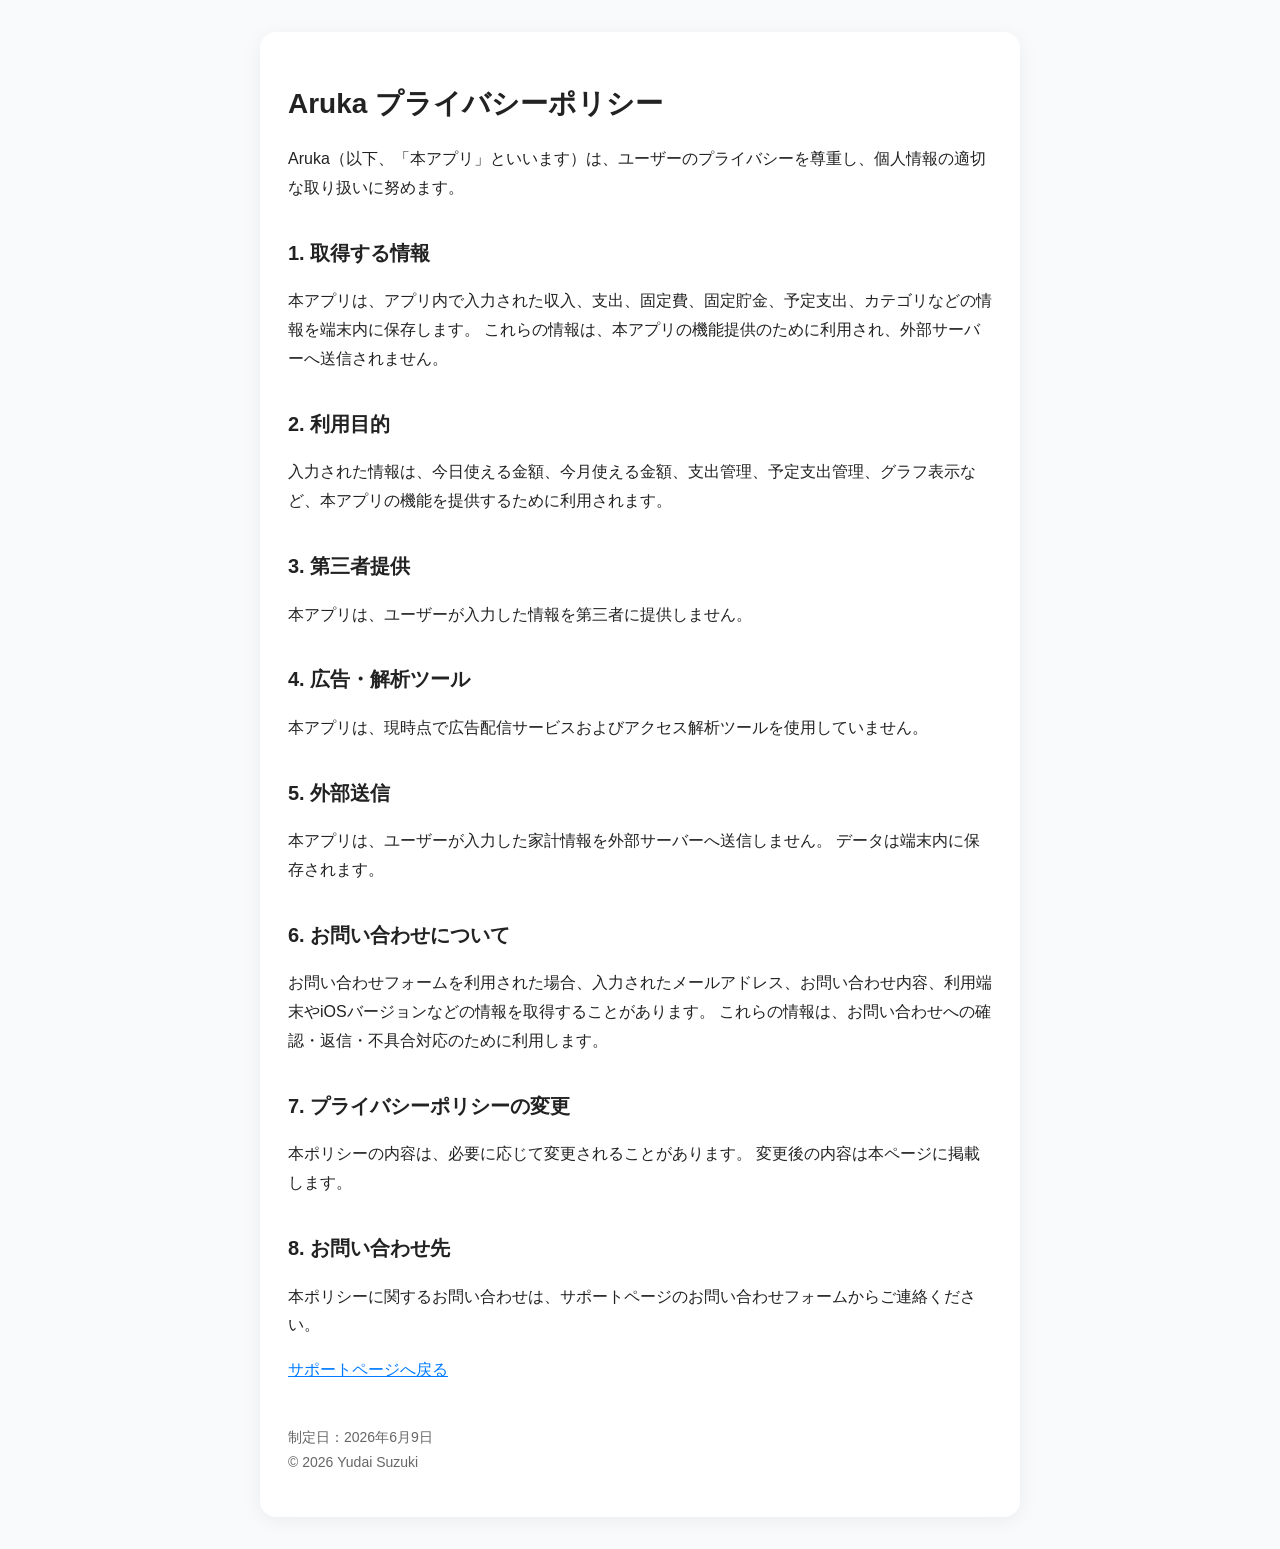
==== privacy.html @ a2d55c23 "INI" ====
<!DOCTYPE html>
<html lang="ja">
<head>
  <meta charset="UTF-8">
  <meta name="viewport" content="width=device-width, initial-scale=1.0">
  <title>Aruka プライバシーポリシー</title>
  <style>
    body {
      font-family: -apple-system, BlinkMacSystemFont, "Helvetica Neue", Arial, sans-serif;
      line-height: 1.8;
      max-width: 760px;
      margin: 0 auto;
      padding: 32px 20px;
      color: #222;
      background: #f8fafc;
    }
    main {
      background: #fff;
      padding: 28px;
      border-radius: 16px;
      box-shadow: 0 4px 20px rgba(0,0,0,0.06);
    }
    h1 {
      font-size: 28px;
      margin-bottom: 16px;
    }
    h2 {
      margin-top: 32px;
      font-size: 20px;
    }
    a {
      color: #007aff;
    }
    .footer {
      margin-top: 40px;
      font-size: 14px;
      color: #666;
    }
  </style>
</head>
<body>
  <main>
    <h1>Aruka プライバシーポリシー</h1>

    <p>
      Aruka（以下、「本アプリ」といいます）は、ユーザーのプライバシーを尊重し、個人情報の適切な取り扱いに努めます。
    </p>

    <h2>1. 取得する情報</h2>
    <p>
      本アプリは、アプリ内で入力された収入、支出、固定費、固定貯金、予定支出、カテゴリなどの情報を端末内に保存します。
      これらの情報は、本アプリの機能提供のために利用され、外部サーバーへ送信されません。
    </p>

    <h2>2. 利用目的</h2>
    <p>
      入力された情報は、今日使える金額、今月使える金額、支出管理、予定支出管理、グラフ表示など、本アプリの機能を提供するために利用されます。
    </p>

    <h2>3. 第三者提供</h2>
    <p>
      本アプリは、ユーザーが入力した情報を第三者に提供しません。
    </p>

    <h2>4. 広告・解析ツール</h2>
    <p>
      本アプリは、現時点で広告配信サービスおよびアクセス解析ツールを使用していません。
    </p>

    <h2>5. 外部送信</h2>
    <p>
      本アプリは、ユーザーが入力した家計情報を外部サーバーへ送信しません。
      データは端末内に保存されます。
    </p>

    <h2>6. お問い合わせについて</h2>
    <p>
      お問い合わせフォームを利用された場合、入力されたメールアドレス、お問い合わせ内容、利用端末やiOSバージョンなどの情報を取得することがあります。
      これらの情報は、お問い合わせへの確認・返信・不具合対応のために利用します。
    </p>

    <h2>7. プライバシーポリシーの変更</h2>
    <p>
      本ポリシーの内容は、必要に応じて変更されることがあります。
      変更後の内容は本ページに掲載します。
    </p>

    <h2>8. お問い合わせ先</h2>
    <p>
      本ポリシーに関するお問い合わせは、サポートページのお問い合わせフォームからご連絡ください。
    </p>

    <p>
      <a href="./index.html">サポートページへ戻る</a>
    </p>

    <p class="footer">
      制定日：2026年6月9日<br>
      © 2026 Yudai Suzuki
    </p>
  </main>
</body>
</html>
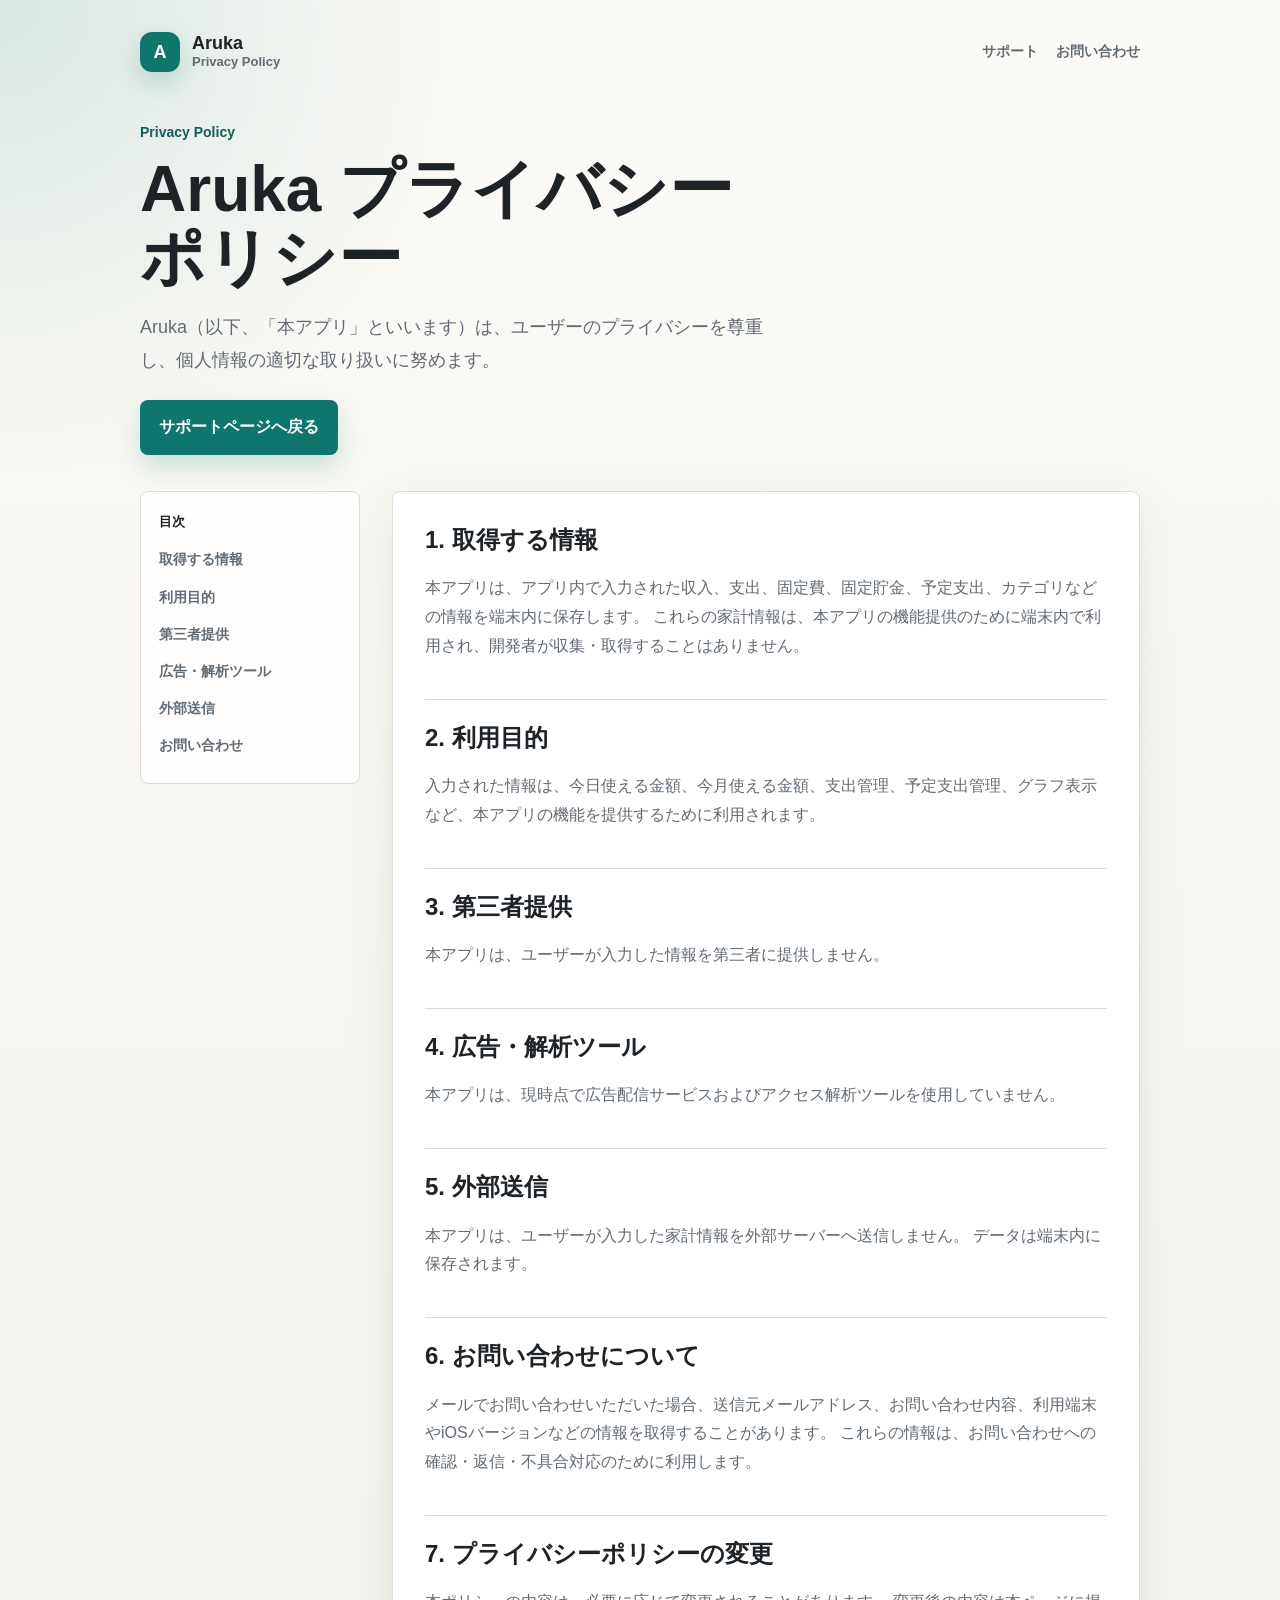
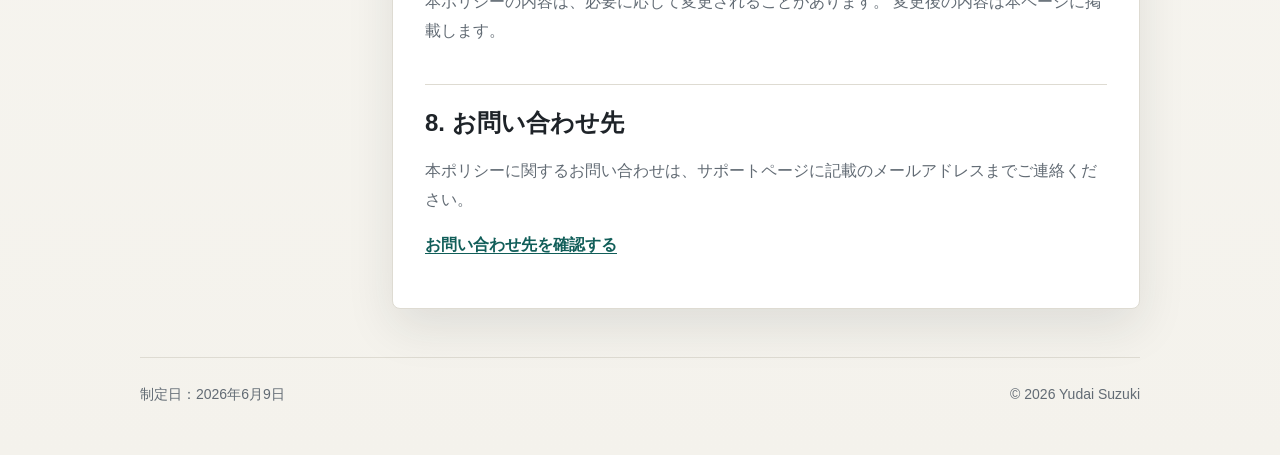
==== commit 4866897e: "修正" ====
--- a/privacy.html
+++ b/privacy.html
@@ -4,100 +4,121 @@
   <meta charset="UTF-8">
   <meta name="viewport" content="width=device-width, initial-scale=1.0">
   <title>Aruka プライバシーポリシー</title>
-  <style>
-    body {
-      font-family: -apple-system, BlinkMacSystemFont, "Helvetica Neue", Arial, sans-serif;
-      line-height: 1.8;
-      max-width: 760px;
-      margin: 0 auto;
-      padding: 32px 20px;
-      color: #222;
-      background: #f8fafc;
-    }
-    main {
-      background: #fff;
-      padding: 28px;
-      border-radius: 16px;
-      box-shadow: 0 4px 20px rgba(0,0,0,0.06);
-    }
-    h1 {
-      font-size: 28px;
-      margin-bottom: 16px;
-    }
-    h2 {
-      margin-top: 32px;
-      font-size: 20px;
-    }
-    a {
-      color: #007aff;
-    }
-    .footer {
-      margin-top: 40px;
-      font-size: 14px;
-      color: #666;
-    }
-  </style>
+  <meta name="description" content="家計簿アプリ Aruka のプライバシーポリシーです。取得する情報、利用目的、第三者提供、外部送信について掲載しています。">
+  <link rel="stylesheet" href="./style.css">
 </head>
 <body>
-  <main>
-    <h1>Aruka プライバシーポリシー</h1>
+  <div class="page">
+    <header class="site-header">
+      <a class="brand" href="./index.html" aria-label="Aruka サポート トップ">
+        <span class="brand-mark">A</span>
+        <span>
+          <span class="brand-name">Aruka</span>
+          <span class="brand-label">Privacy Policy</span>
+        </span>
+      </a>
+      <nav class="nav" aria-label="ページメニュー">
+        <a href="./index.html">サポート</a>
+        <a href="#contact">お問い合わせ</a>
+      </nav>
+    </header>
 
-    <p>
-      Aruka（以下、「本アプリ」といいます）は、ユーザーのプライバシーを尊重し、個人情報の適切な取り扱いに努めます。
-    </p>
+    <main>
+      <section class="hero" aria-labelledby="privacy-title">
+        <div>
+          <p class="eyebrow">Privacy Policy</p>
+          <h1 id="privacy-title">Aruka プライバシーポリシー</h1>
+          <p class="lead">
+            Aruka（以下、「本アプリ」といいます）は、ユーザーのプライバシーを尊重し、個人情報の適切な取り扱いに努めます。
+          </p>
+          <div class="actions">
+            <a class="button" href="./index.html">サポートページへ戻る</a>
+          </div>
+        </div>
+      </section>
 
-    <h2>1. 取得する情報</h2>
-    <p>
-      本アプリは、アプリ内で入力された収入、支出、固定費、固定貯金、予定支出、カテゴリなどの情報を端末内に保存します。
-      これらの情報は、本アプリの機能提供のために利用され、外部サーバーへ送信されません。
-    </p>
+      <div class="policy-layout">
+        <aside class="toc" aria-label="目次">
+          <p>目次</p>
+          <a href="#data">取得する情報</a>
+          <a href="#purpose">利用目的</a>
+          <a href="#third-party">第三者提供</a>
+          <a href="#analytics">広告・解析ツール</a>
+          <a href="#external">外部送信</a>
+          <a href="#inquiry">お問い合わせ</a>
+        </aside>
 
-    <h2>2. 利用目的</h2>
-    <p>
-      入力された情報は、今日使える金額、今月使える金額、支出管理、予定支出管理、グラフ表示など、本アプリの機能を提供するために利用されます。
-    </p>
+        <article class="policy-content">
+          <section id="data">
+            <h2>1. 取得する情報</h2>
+            <p>
+              本アプリは、アプリ内で入力された収入、支出、固定費、固定貯金、予定支出、カテゴリなどの情報を端末内に保存します。
+              これらの家計情報は、本アプリの機能提供のために端末内で利用され、開発者が収集・取得することはありません。
+            </p>
+          </section>
 
-    <h2>3. 第三者提供</h2>
-    <p>
-      本アプリは、ユーザーが入力した情報を第三者に提供しません。
-    </p>
+          <section id="purpose">
+            <h2>2. 利用目的</h2>
+            <p>
+              入力された情報は、今日使える金額、今月使える金額、支出管理、予定支出管理、グラフ表示など、本アプリの機能を提供するために利用されます。
+            </p>
+          </section>
 
-    <h2>4. 広告・解析ツール</h2>
-    <p>
-      本アプリは、現時点で広告配信サービスおよびアクセス解析ツールを使用していません。
-    </p>
+          <section id="third-party">
+            <h2>3. 第三者提供</h2>
+            <p>
+              本アプリは、ユーザーが入力した情報を第三者に提供しません。
+            </p>
+          </section>
 
-    <h2>5. 外部送信</h2>
-    <p>
-      本アプリは、ユーザーが入力した家計情報を外部サーバーへ送信しません。
-      データは端末内に保存されます。
-    </p>
+          <section id="analytics">
+            <h2>4. 広告・解析ツール</h2>
+            <p>
+              本アプリは、現時点で広告配信サービスおよびアクセス解析ツールを使用していません。
+            </p>
+          </section>
 
-    <h2>6. お問い合わせについて</h2>
-    <p>
-      お問い合わせフォームを利用された場合、入力されたメールアドレス、お問い合わせ内容、利用端末やiOSバージョンなどの情報を取得することがあります。
-      これらの情報は、お問い合わせへの確認・返信・不具合対応のために利用します。
-    </p>
+          <section id="external">
+            <h2>5. 外部送信</h2>
+            <p>
+              本アプリは、ユーザーが入力した家計情報を外部サーバーへ送信しません。
+              データは端末内に保存されます。
+            </p>
+          </section>
 
-    <h2>7. プライバシーポリシーの変更</h2>
-    <p>
-      本ポリシーの内容は、必要に応じて変更されることがあります。
-      変更後の内容は本ページに掲載します。
-    </p>
+          <section id="inquiry">
+            <h2>6. お問い合わせについて</h2>
+            <p>
+              メールでお問い合わせいただいた場合、送信元メールアドレス、お問い合わせ内容、利用端末やiOSバージョンなどの情報を取得することがあります。
+              これらの情報は、お問い合わせへの確認・返信・不具合対応のために利用します。
+            </p>
+          </section>
 
-    <h2>8. お問い合わせ先</h2>
-    <p>
-      本ポリシーに関するお問い合わせは、サポートページのお問い合わせフォームからご連絡ください。
-    </p>
+          <section>
+            <h2>7. プライバシーポリシーの変更</h2>
+            <p>
+              本ポリシーの内容は、必要に応じて変更されることがあります。
+              変更後の内容は本ページに掲載します。
+            </p>
+          </section>
 
-    <p>
-      <a href="./index.html">サポートページへ戻る</a>
-    </p>
+          <section id="contact">
+            <h2>8. お問い合わせ先</h2>
+            <p>
+              本ポリシーに関するお問い合わせは、サポートページに記載のメールアドレスまでご連絡ください。
+            </p>
+            <p>
+              <a href="./index.html#contact">お問い合わせ先を確認する</a>
+            </p>
+          </section>
+        </article>
+      </div>
+    </main>
 
-    <p class="footer">
-      制定日：2026年6月9日<br>
-      © 2026 Yudai Suzuki
-    </p>
-  </main>
+    <footer class="site-footer">
+      <span>制定日：2026年6月9日</span>
+      <span>© 2026 Yudai Suzuki</span>
+    </footer>
+  </div>
 </body>
-</html>+</html>
--- a/style.css
+++ b/style.css
@@ -0,0 +1,381 @@
+:root {
+  color-scheme: light;
+  --bg: #f4f2ec;
+  --surface: #ffffff;
+  --surface-soft: #f8f7f2;
+  --text: #1e2328;
+  --muted: #626b74;
+  --line: #dedbd2;
+  --accent: #0f766e;
+  --accent-strong: #115e59;
+  --accent-soft: #dff5ef;
+  --shadow: 0 18px 48px rgba(30, 35, 40, 0.10);
+}
+
+* {
+  box-sizing: border-box;
+}
+
+html {
+  scroll-behavior: smooth;
+}
+
+body {
+  margin: 0;
+  color: var(--text);
+  background:
+    radial-gradient(circle at top left, rgba(15, 118, 110, 0.14), transparent 30rem),
+    linear-gradient(180deg, #fbfaf6 0%, var(--bg) 100%);
+  font-family: -apple-system, BlinkMacSystemFont, "Segoe UI", "Hiragino Sans", "Hiragino Kaku Gothic ProN", "Yu Gothic", Meiryo, sans-serif;
+  font-size: 16px;
+  line-height: 1.8;
+  letter-spacing: 0;
+}
+
+a {
+  color: var(--accent-strong);
+  font-weight: 700;
+  text-decoration-thickness: 0.08em;
+  text-underline-offset: 0.18em;
+}
+
+.page {
+  width: min(100%, 1040px);
+  margin: 0 auto;
+  padding: 32px 20px 48px;
+}
+
+.site-header,
+.site-footer {
+  display: flex;
+  align-items: center;
+  justify-content: space-between;
+  gap: 16px;
+}
+
+.site-header {
+  margin-bottom: 48px;
+}
+
+.brand {
+  display: inline-flex;
+  align-items: center;
+  gap: 12px;
+  color: inherit;
+  text-decoration: none;
+}
+
+.brand-mark {
+  display: grid;
+  place-items: center;
+  width: 40px;
+  height: 40px;
+  border-radius: 12px;
+  background: var(--accent);
+  color: #fff;
+  font-size: 18px;
+  font-weight: 800;
+  line-height: 1;
+  box-shadow: 0 10px 24px rgba(15, 118, 110, 0.22);
+}
+
+.brand-name {
+  display: block;
+  font-size: 18px;
+  font-weight: 800;
+  line-height: 1.2;
+}
+
+.brand-label {
+  display: block;
+  color: var(--muted);
+  font-size: 13px;
+  font-weight: 600;
+  line-height: 1.3;
+}
+
+.nav {
+  display: flex;
+  flex-wrap: wrap;
+  gap: 8px 18px;
+}
+
+.nav a {
+  color: var(--muted);
+  font-size: 14px;
+  font-weight: 700;
+  text-decoration: none;
+}
+
+.hero {
+  display: grid;
+  grid-template-columns: minmax(0, 1fr) 320px;
+  gap: 32px;
+  align-items: center;
+  margin-bottom: 36px;
+}
+
+.eyebrow {
+  margin: 0 0 10px;
+  color: var(--accent-strong);
+  font-size: 14px;
+  font-weight: 800;
+}
+
+h1,
+h2,
+h3,
+p {
+  margin-top: 0;
+}
+
+h1 {
+  max-width: 720px;
+  margin-bottom: 18px;
+  font-size: clamp(34px, 6vw, 64px);
+  line-height: 1.08;
+}
+
+h2 {
+  margin-bottom: 18px;
+  font-size: 24px;
+  line-height: 1.35;
+}
+
+h3 {
+  margin-bottom: 8px;
+  font-size: 17px;
+  line-height: 1.45;
+}
+
+.lead {
+  max-width: 720px;
+  margin-bottom: 24px;
+  color: var(--muted);
+  font-size: 18px;
+}
+
+.actions {
+  display: flex;
+  flex-wrap: wrap;
+  gap: 12px;
+}
+
+.button {
+  display: inline-flex;
+  align-items: center;
+  justify-content: center;
+  min-height: 48px;
+  padding: 12px 18px;
+  border: 1px solid transparent;
+  border-radius: 8px;
+  background: var(--accent);
+  color: #fff;
+  font-weight: 800;
+  text-decoration: none;
+  box-shadow: 0 12px 26px rgba(15, 118, 110, 0.20);
+}
+
+.button.secondary {
+  border-color: var(--line);
+  background: rgba(255, 255, 255, 0.72);
+  color: var(--text);
+  box-shadow: none;
+}
+
+.app-panel {
+  padding: 22px;
+  border: 1px solid rgba(15, 118, 110, 0.18);
+  border-radius: 8px;
+  background: var(--surface);
+  box-shadow: var(--shadow);
+}
+
+.amount-card {
+  padding: 20px;
+  border-radius: 8px;
+  background: var(--accent-soft);
+}
+
+.amount-label {
+  margin-bottom: 4px;
+  color: var(--accent-strong);
+  font-size: 13px;
+  font-weight: 800;
+}
+
+.amount {
+  margin-bottom: 6px;
+  font-size: 40px;
+  font-weight: 900;
+  line-height: 1.1;
+}
+
+.meter {
+  height: 10px;
+  margin: 18px 0;
+  overflow: hidden;
+  border-radius: 999px;
+  background: rgba(17, 94, 89, 0.16);
+}
+
+.meter span {
+  display: block;
+  width: 64%;
+  height: 100%;
+  border-radius: inherit;
+  background: var(--accent);
+}
+
+.mini-list {
+  display: grid;
+  gap: 10px;
+  margin: 0;
+  padding: 0;
+  list-style: none;
+}
+
+.mini-list li {
+  display: flex;
+  justify-content: space-between;
+  gap: 16px;
+  padding: 12px 0;
+  border-top: 1px solid var(--line);
+  color: var(--muted);
+  font-size: 14px;
+  font-weight: 700;
+}
+
+.mini-list strong {
+  color: var(--text);
+}
+
+.section {
+  margin-top: 28px;
+  padding: 28px;
+  border: 1px solid var(--line);
+  border-radius: 8px;
+  background: rgba(255, 255, 255, 0.76);
+}
+
+.section.plain {
+  padding: 0;
+  border: 0;
+  background: transparent;
+}
+
+.grid {
+  display: grid;
+  grid-template-columns: repeat(3, minmax(0, 1fr));
+  gap: 16px;
+}
+
+.info-card {
+  padding: 20px;
+  border: 1px solid var(--line);
+  border-radius: 8px;
+  background: var(--surface);
+}
+
+.info-card p,
+.policy-content p,
+.note {
+  color: var(--muted);
+}
+
+.policy-layout {
+  display: grid;
+  grid-template-columns: 220px minmax(0, 1fr);
+  gap: 32px;
+  align-items: start;
+}
+
+.toc {
+  position: sticky;
+  top: 20px;
+  padding: 18px;
+  border: 1px solid var(--line);
+  border-radius: 8px;
+  background: rgba(255, 255, 255, 0.76);
+}
+
+.toc p {
+  margin-bottom: 8px;
+  color: var(--text);
+  font-size: 13px;
+  font-weight: 800;
+}
+
+.toc a {
+  display: block;
+  padding: 6px 0;
+  color: var(--muted);
+  font-size: 14px;
+  font-weight: 700;
+  text-decoration: none;
+}
+
+.policy-content {
+  padding: 32px;
+  border: 1px solid var(--line);
+  border-radius: 8px;
+  background: var(--surface);
+  box-shadow: var(--shadow);
+}
+
+.policy-content section {
+  padding: 22px 0;
+  border-bottom: 1px solid var(--line);
+}
+
+.policy-content section:first-of-type {
+  padding-top: 0;
+}
+
+.policy-content section:last-of-type {
+  padding-bottom: 0;
+  border-bottom: 0;
+}
+
+.site-footer {
+  margin-top: 48px;
+  padding-top: 24px;
+  border-top: 1px solid var(--line);
+  color: var(--muted);
+  font-size: 14px;
+}
+
+@media (max-width: 780px) {
+  .page {
+    padding: 24px 16px 36px;
+  }
+
+  .site-header,
+  .site-footer {
+    align-items: flex-start;
+    flex-direction: column;
+  }
+
+  .hero,
+  .policy-layout {
+    grid-template-columns: 1fr;
+  }
+
+  .hero {
+    gap: 24px;
+    margin-bottom: 28px;
+  }
+
+  .grid {
+    grid-template-columns: 1fr;
+  }
+
+  .section,
+  .policy-content {
+    padding: 22px;
+  }
+
+  .toc {
+    position: static;
+  }
+}
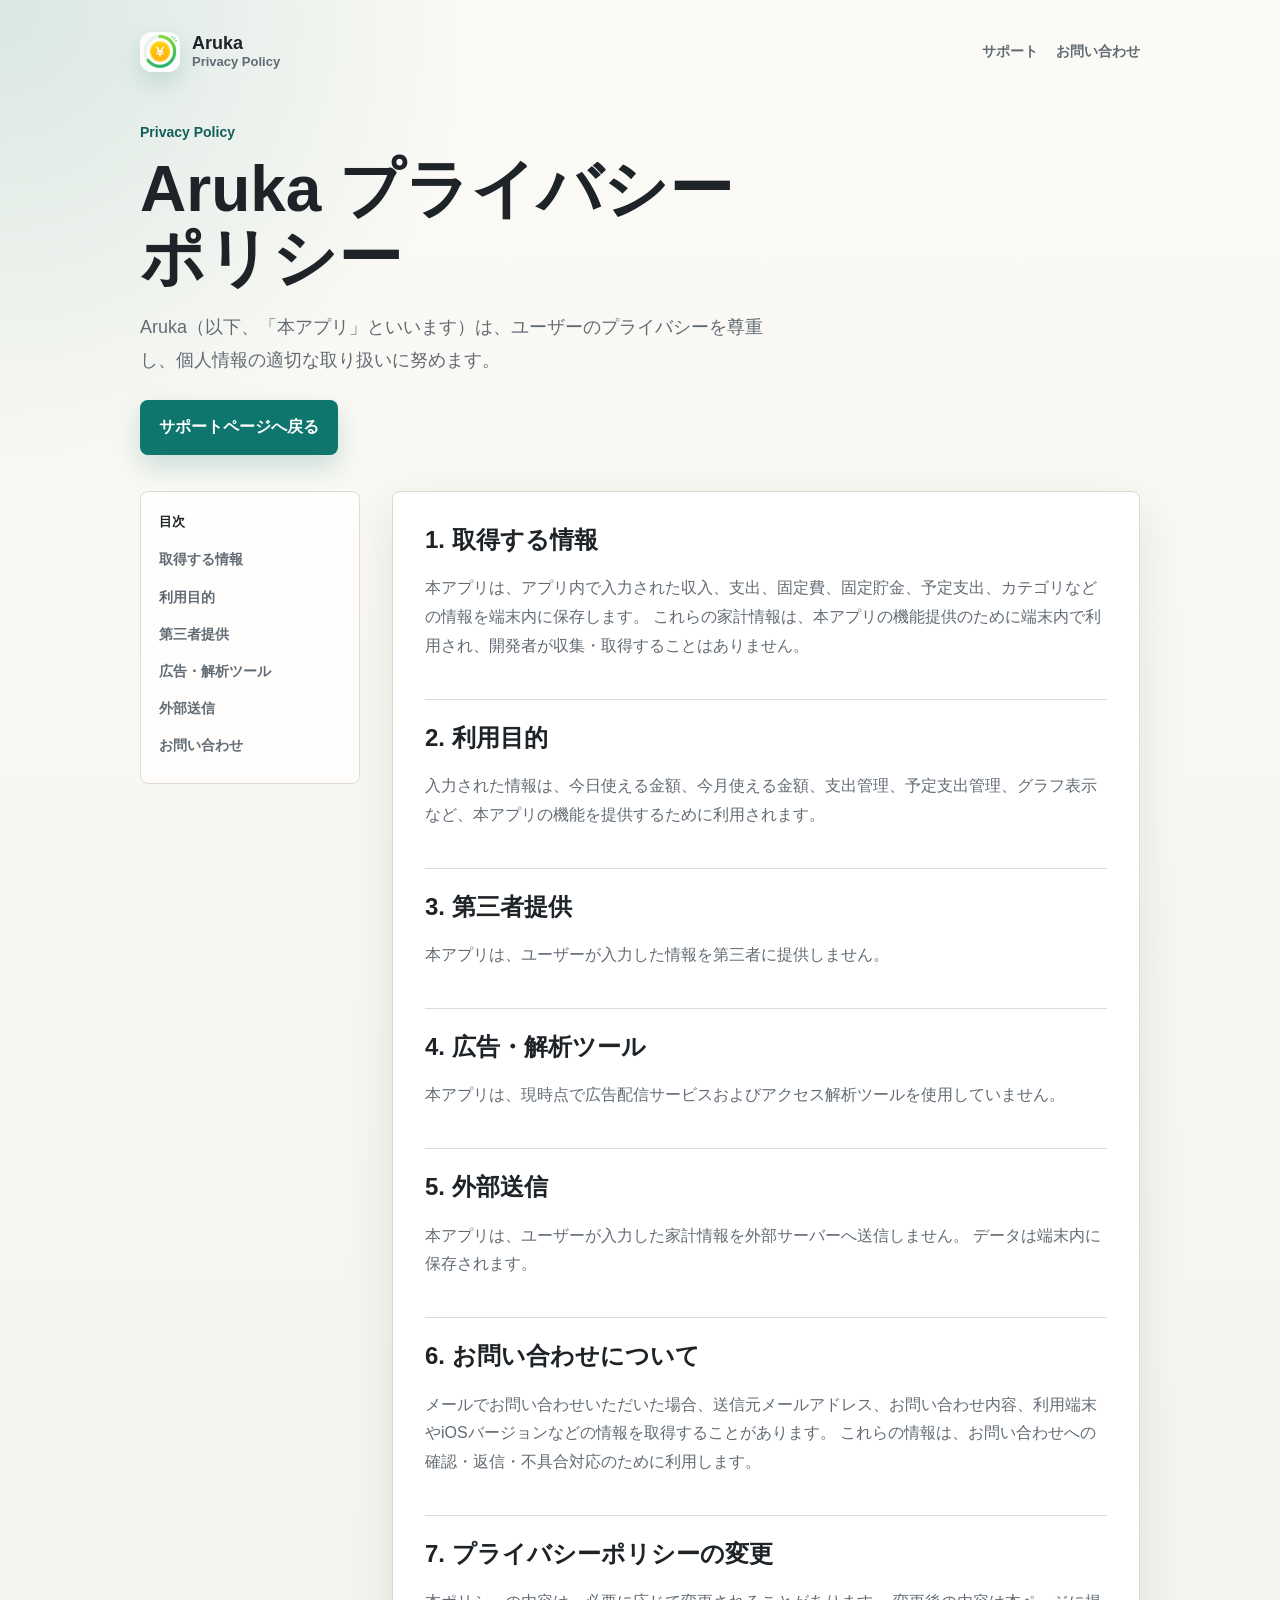
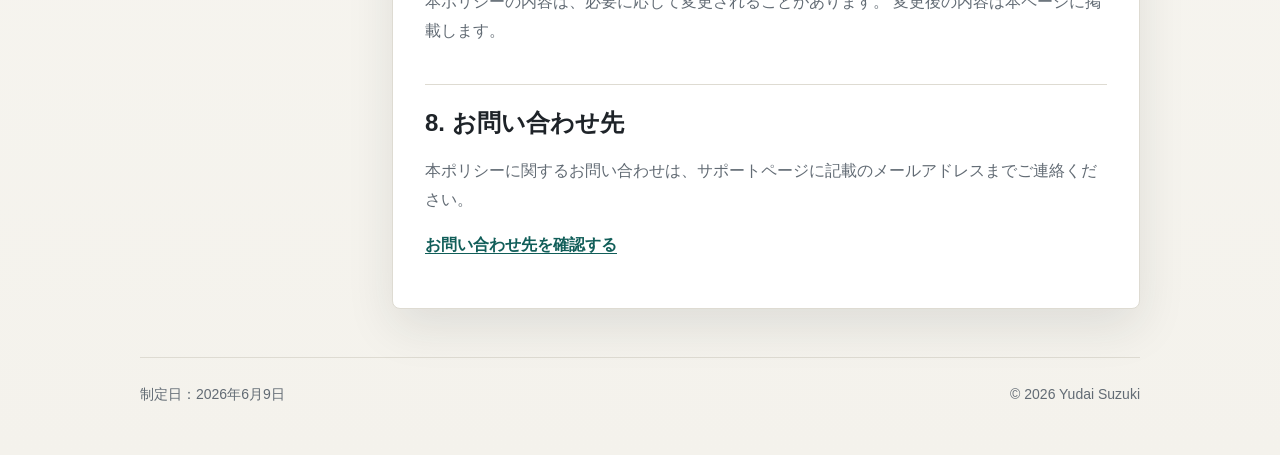
==== commit 062b040b: "アイコン追加とメール変更" ====
--- a/privacy.html
+++ b/privacy.html
@@ -5,13 +5,15 @@
   <meta name="viewport" content="width=device-width, initial-scale=1.0">
   <title>Aruka プライバシーポリシー</title>
   <meta name="description" content="家計簿アプリ Aruka のプライバシーポリシーです。取得する情報、利用目的、第三者提供、外部送信について掲載しています。">
+  <link rel="icon" href="./Icon.png">
+  <link rel="apple-touch-icon" href="./Icon.png">
   <link rel="stylesheet" href="./style.css">
 </head>
 <body>
   <div class="page">
     <header class="site-header">
       <a class="brand" href="./index.html" aria-label="Aruka サポート トップ">
-        <span class="brand-mark">A</span>
+        <img class="brand-mark" src="./Icon.png" alt="" width="40" height="40">
         <span>
           <span class="brand-name">Aruka</span>
           <span class="brand-label">Privacy Policy</span>
--- a/style.css
+++ b/style.css
@@ -66,17 +66,11 @@
 }
 
 .brand-mark {
-  display: grid;
-  place-items: center;
   width: 40px;
   height: 40px;
   border-radius: 12px;
-  background: var(--accent);
-  color: #fff;
-  font-size: 18px;
-  font-weight: 800;
-  line-height: 1;
-  box-shadow: 0 10px 24px rgba(15, 118, 110, 0.22);
+  object-fit: cover;
+  box-shadow: 0 10px 24px rgba(15, 118, 110, 0.18);
 }
 
 .brand-name {
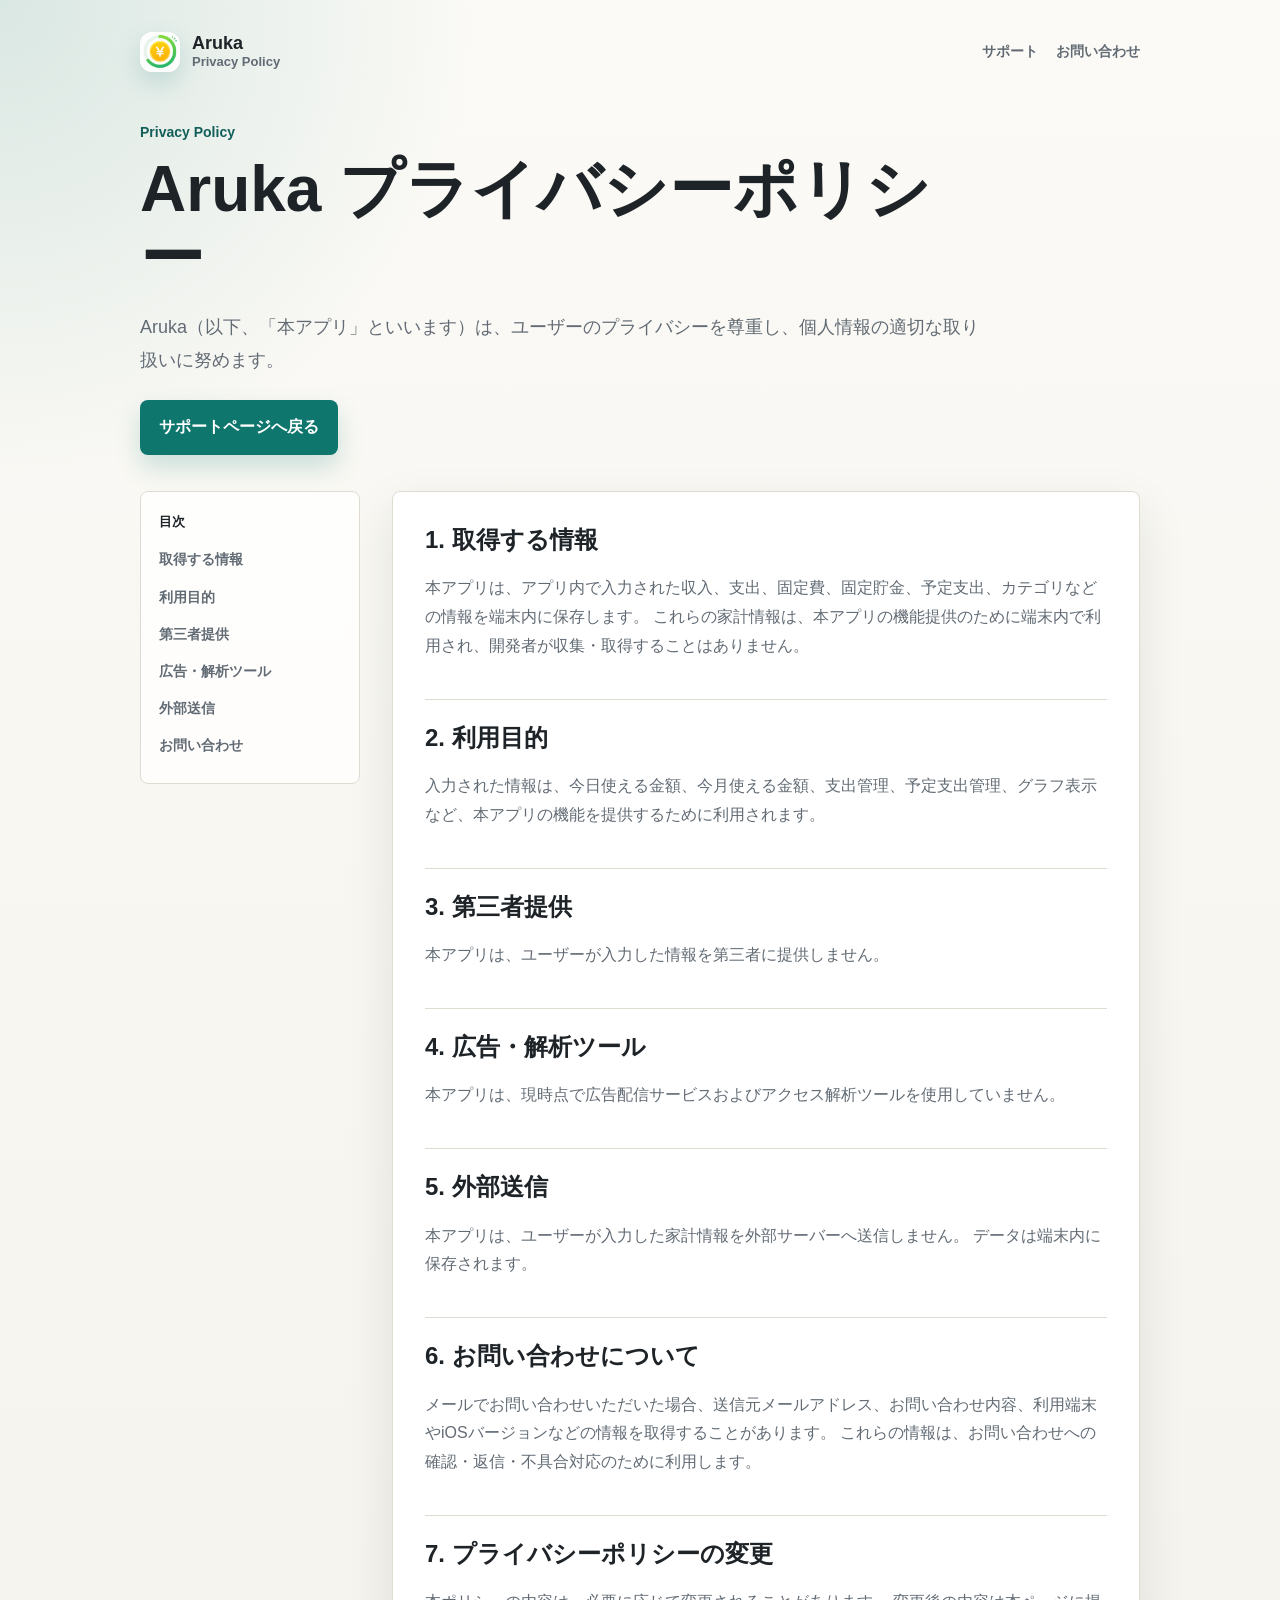
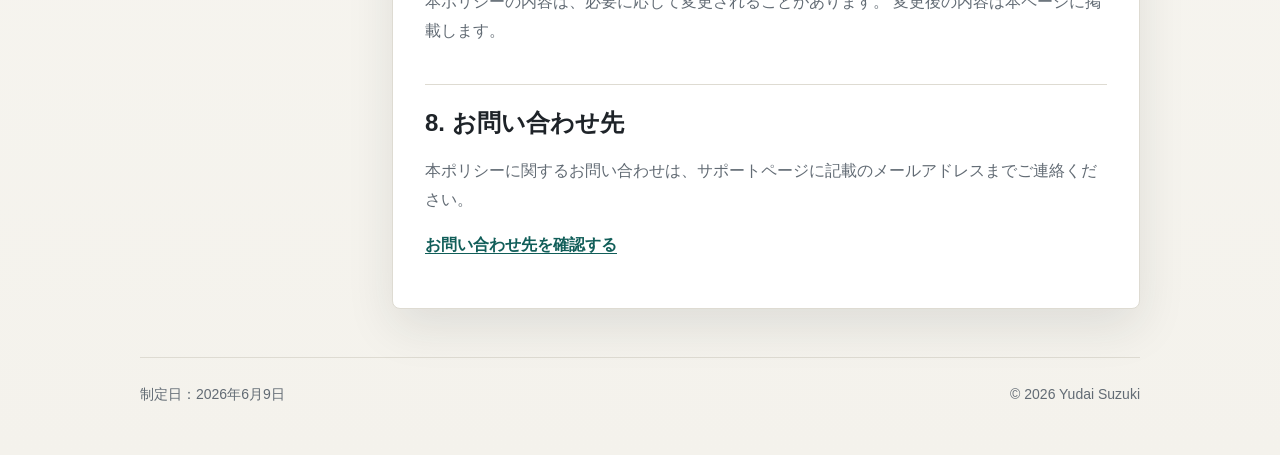
==== commit 0fd89aef: "修正" ====
--- a/privacy.html
+++ b/privacy.html
@@ -26,7 +26,7 @@
     </header>
 
     <main>
-      <section class="hero" aria-labelledby="privacy-title">
+      <section class="hero policy-hero" aria-labelledby="privacy-title">
         <div>
           <p class="eyebrow">Privacy Policy</p>
           <h1 id="privacy-title">Aruka プライバシーポリシー</h1>
--- a/style.css
+++ b/style.css
@@ -109,6 +109,15 @@
   margin-bottom: 36px;
 }
 
+.policy-hero {
+  display: block;
+}
+
+.policy-hero h1,
+.policy-hero .lead {
+  max-width: 840px;
+}
+
 .eyebrow {
   margin: 0 0 10px;
   color: var(--accent-strong);
